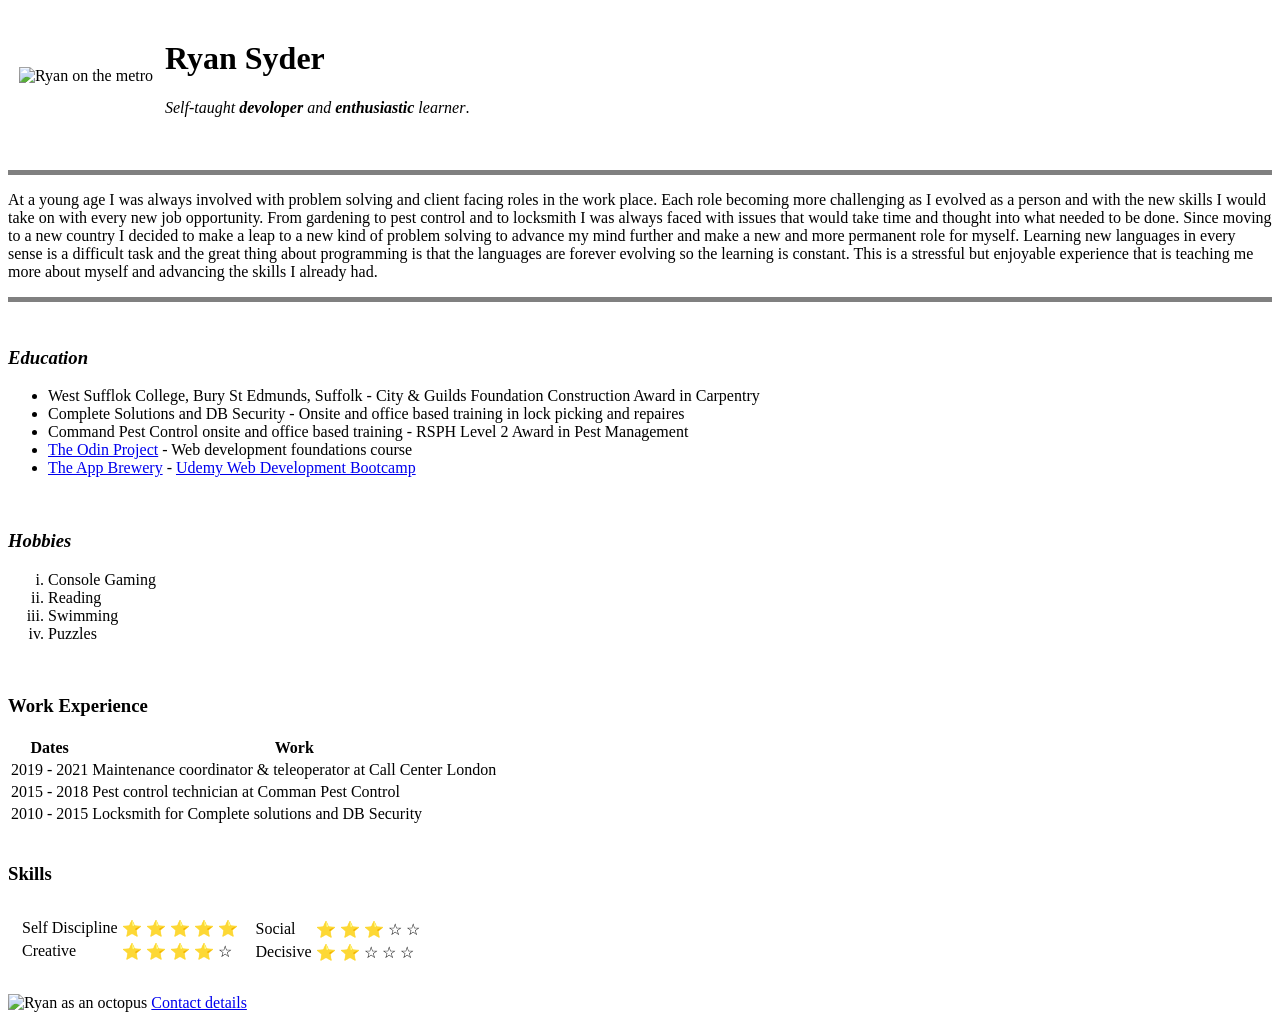
==== index.html @ b5afc333 "Added initial CV website files" ====
<!DOCTYPE html>

<html lang="en">

<head>
    <meta charset="UTF-8">
    <meta http-equiv="X-UA-Compatible" content="IE=edge">
    <meta name="viewport" content="width=device-width, initial-scale=1.0">
    <title>Ryan Syder</title>
    <link rel="stylesheet" href="style.css"/>
</head>

<body>

    <table cellspacing="10px">
        <tr>
            <td><img class="ryan" src="../web-site/img/Ryan-on-train.jpg" alt="Ryan on the metro"></td>
            <td>
                <h1>Ryan Syder</h1>
                <p><em>Self-taught <strong>devoloper</strong> and <strong>enthusiastic</strong> learner</em>.</p>
            </td>
        </tr>
    </table>

    <br>

    <hr size="5" noshade>
    
    <p>
        At a young age I was always involved with problem solving and client facing roles in the work place. Each 
        role becoming more challenging as I evolved as a person and with the new skills I would take on with every 
        new job opportunity. From gardening to pest control and to locksmith I was always faced with issues that 
        would take time and thought into what needed to be done. Since moving to a new country I decided to make a 
        leap to a new kind of problem solving to advance my mind further and make a new and more permanent role for 
        myself. Learning new languages in every sense is a difficult task and the great thing about programming is 
        that the languages are forever evolving so the learning is constant. This is a stressful but enjoyable 
        experience that is teaching me more about myself and advancing the skills I already had.
    </p>

    <hr size="5" noshade>

    <br>

    <h3><em>Education</em></h3>

    <ul>
        <li>West Sufflok College, Bury St Edmunds, Suffolk - City & Guilds Foundation Construction Award in Carpentry</li>
        <li>Complete Solutions and DB Security - Onsite and office based training in lock picking and repaires</li>
        <li>Command Pest Control onsite and office based training - RSPH Level 2 Award in Pest Management</li>
        <li>
            <a href="https://www.theodinproject.com/" target="_blank">The Odin Project</a> - Web development 
            foundations course
        </li>
        <li>
            <a href="https://www.appbrewery.co/" target="_blank">The App Brewery</a> - 
            <a href="https://www.udemy.com/" target="_blank">Udemy Web Development Bootcamp</a>
        </li>
    </ul>

    <br>

    <h3><em>Hobbies</em></h3>

    <ol type="i">
        <li>Console Gaming</li>
        <li>Reading</li>
        <li>Swimming</li>
        <li>Puzzles</li>
    </ol>

    <br>

    <h3>Work Experience</h3>

    <table>
        <tr>
            <th>Dates</th>
            <th>Work</th>
        </tr>
        <tr>
            <td>2019 - 2021</td>
            <td>Maintenance coordinator & teleoperator at Call Center London</td>
        </tr>
        <tr>
            <td>2015 - 2018</td>
            <td>Pest control technician at Comman Pest Control</td>
        </tr>
        <tr>
            <td>2010 - 2015</td>
            <td>Locksmith for Complete solutions and DB Security</td>
        </tr>
    </table>

    <br>

    <h3>Skills</h3>

    <table cellspacing="10px">
        <tr>
            <td>
                <table>
                    <tr>
                        <td>Self Discipline</td>
                        <td>&#11088; &#11088; &#11088; &#11088; &#11088;</td>
                    </tr>
                    <tr>
                        <td>Creative</td>
                        <td>&#11088; &#11088; &#11088; &#11088; &#9734;</td>
                    </tr>
                </table>
            </td>
            <td>
                <table>
                    <tr>
                        
                    </tr>
                    <tr>
                        <td>Social</td>
                        <td>&#11088; &#11088; &#11088; &#9734; &#9734;</td>
                    </tr>
                    <tr>
                        <td>Decisive</td>
                        <td>&#11088; &#11088; &#9734; &#9734; &#9734;</td>
                    </tr>
                </table>
            </td>
        </tr>
    </table>

    <br>

    <footer>
        <img class="octopus" src="../web-site/img/me.jpg" alt="Ryan as an octopus">
        <a href="contact.html">Contact details</a>
    </footer>

</body>

</html>
---- style.css ----
.ryan {
    width: 100px;
    height: auto;
}

.octopus {
    width: 50px;
    height: auto;
}
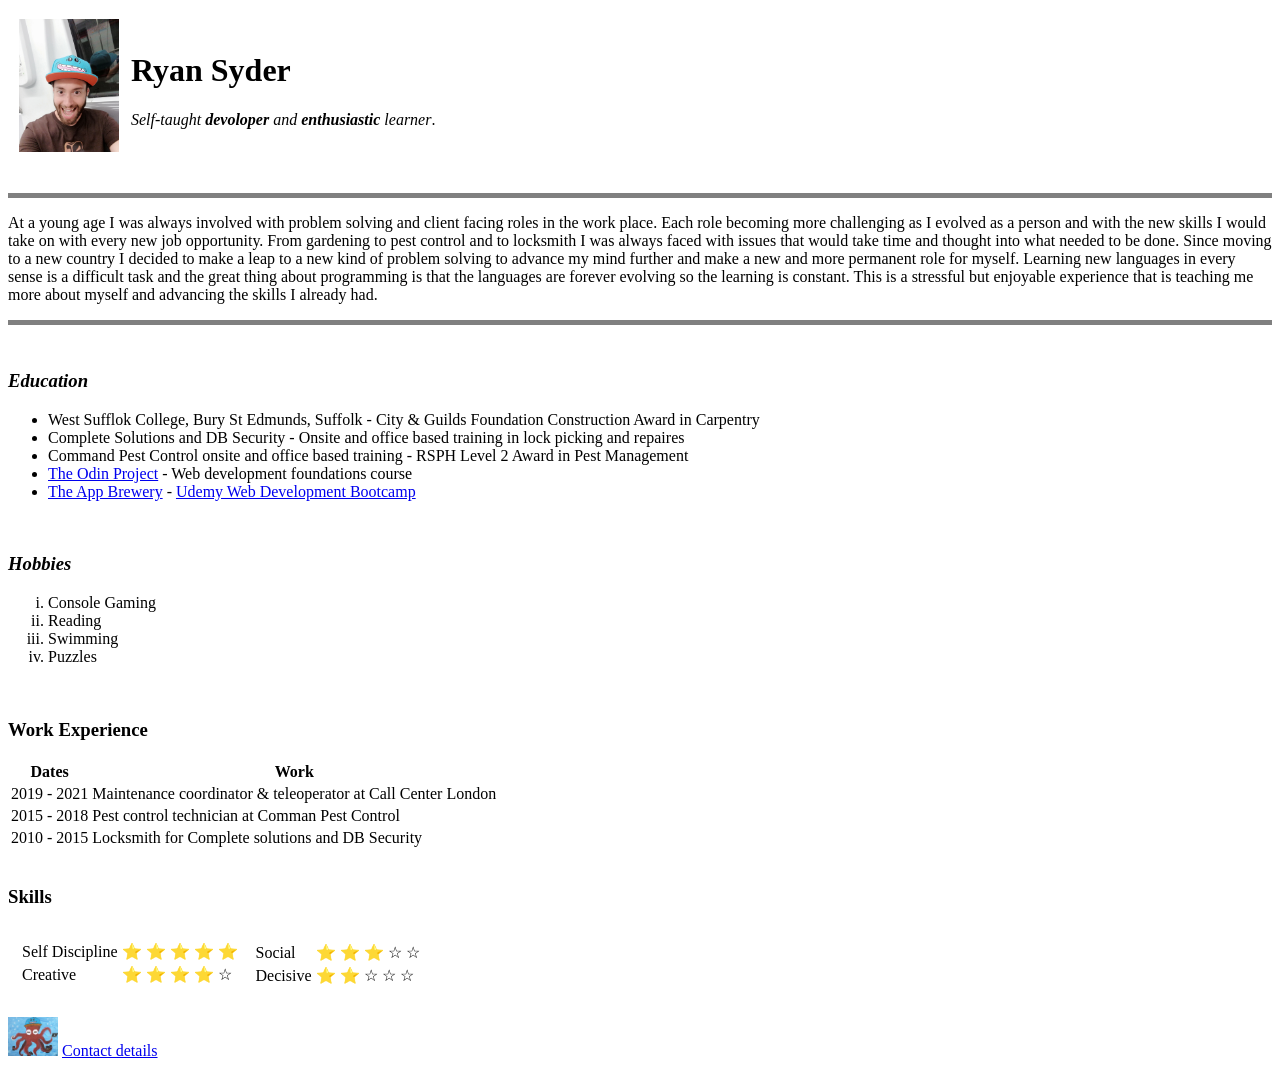
==== commit 75c4f75b: "Adjusted html to show images" ====
--- a/index.html
+++ b/index.html
@@ -14,7 +14,7 @@
 
     <table cellspacing="10px">
         <tr>
-            <td><img class="ryan" src="../web-site/img/Ryan-on-train.jpg" alt="Ryan on the metro"></td>
+            <td><img class="ryan" src="img/Ryan-on-train.jpg" alt="Ryan on the metro"></td>
             <td>
                 <h1>Ryan Syder</h1>
                 <p><em>Self-taught <strong>devoloper</strong> and <strong>enthusiastic</strong> learner</em>.</p>
@@ -130,10 +130,10 @@
     <br>
 
     <footer>
-        <img class="octopus" src="../web-site/img/me.jpg" alt="Ryan as an octopus">
+        <img class="octopus" src="img/me.jpg" alt="Ryan as an octopus">
         <a href="contact.html">Contact details</a>
     </footer>
 
 </body>
 
-</html>+</html>
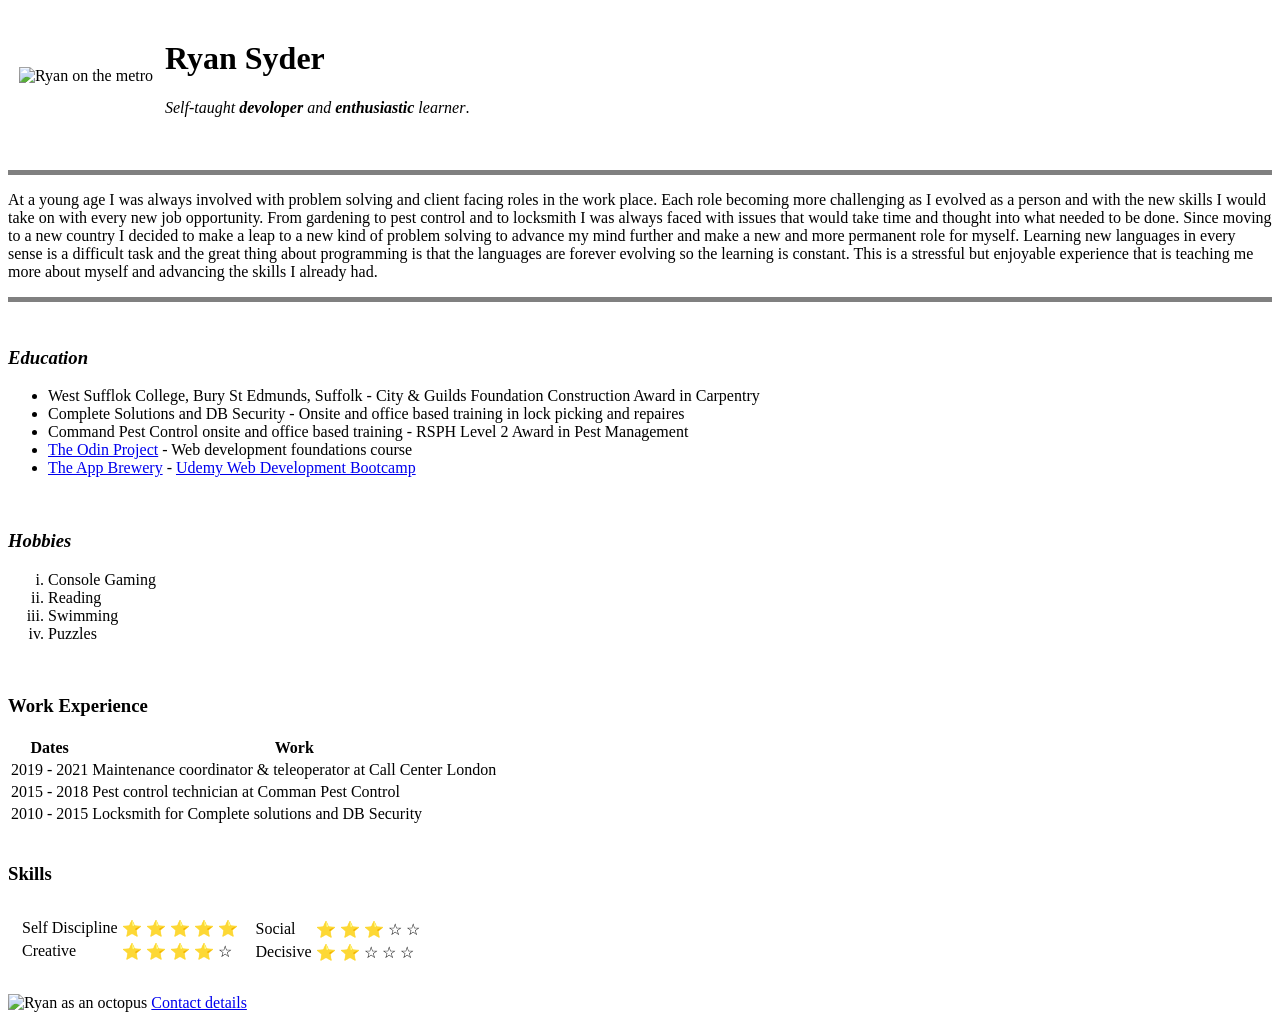
==== commit 7502c674: "Updated imgs on html" ====
--- a/index.html
+++ b/index.html
@@ -14,7 +14,7 @@
 
     <table cellspacing="10px">
         <tr>
-            <td><img class="ryan" src="img/Ryan-on-train.jpg" alt="Ryan on the metro"></td>
+            <td><img class="ryan" src="../cv/img/Ryan-on-train.jpg" alt="Ryan on the metro"></td>
             <td>
                 <h1>Ryan Syder</h1>
                 <p><em>Self-taught <strong>devoloper</strong> and <strong>enthusiastic</strong> learner</em>.</p>
@@ -130,7 +130,7 @@
     <br>
 
     <footer>
-        <img class="octopus" src="img/me.jpg" alt="Ryan as an octopus">
+        <img class="octopus" src="../cv/img/me.jpg" alt="Ryan as an octopus">
         <a href="contact.html">Contact details</a>
     </footer>
 
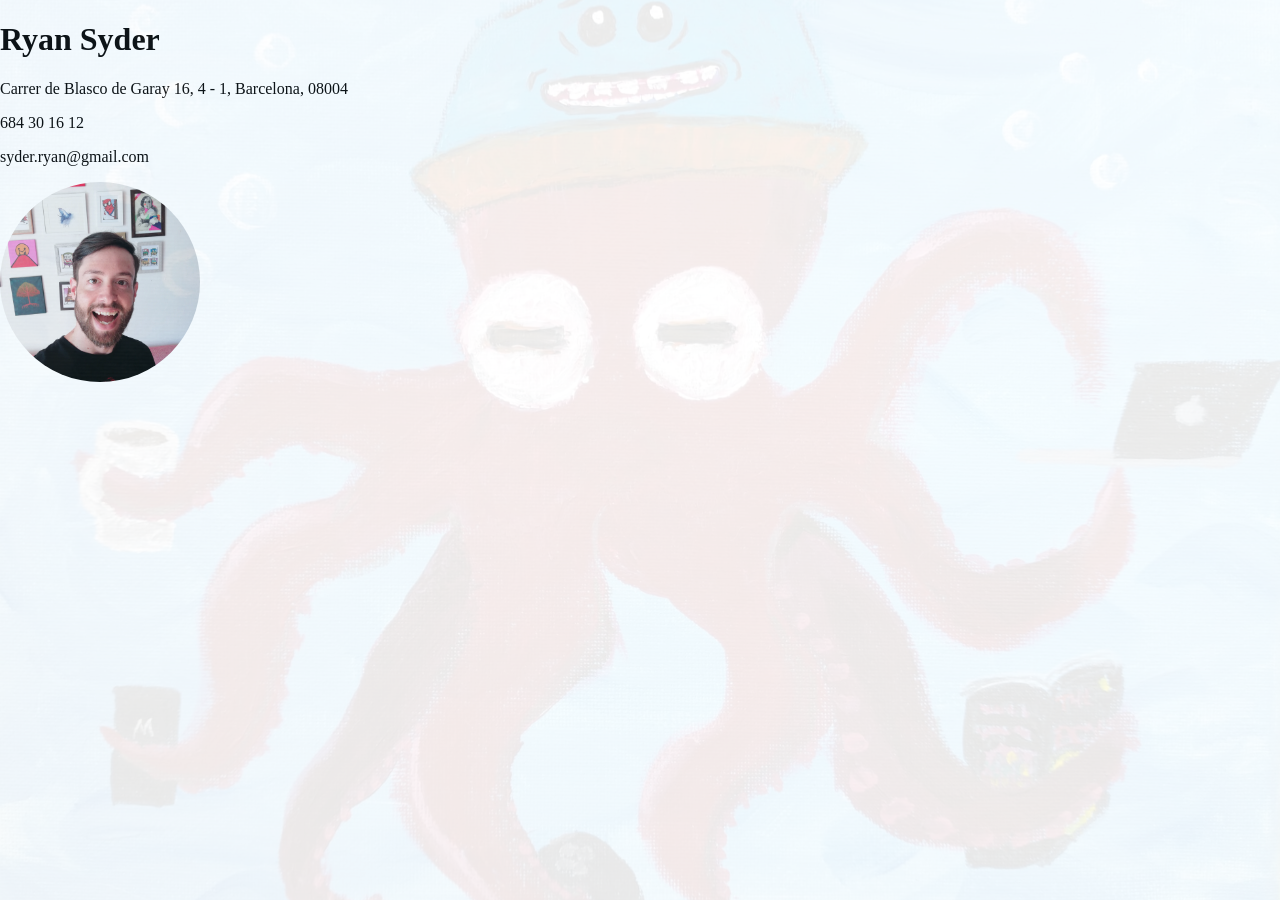
==== commit 0b96f1c0: "html & css started with imgs" ====
--- a/index.html
+++ b/index.html
@@ -1,139 +1,34 @@
 <!DOCTYPE html>
+<html>
+    <head>
+        <meta charset="utf-8" />
+        <meta
+            http-equiv="X-UA-Compatible"
+            content="IE=edge"
+        />
+        <title>Ryan's resume</title>
+        <meta
+            name="description"
+            content=""
+        />
+        <meta
+            name="viewport"
+            content="width=device-width, initial-scale=1"
+        />
+        <link
+            rel="stylesheet"
+            href="style.css"
+        />
+    </head>
+    <body>
+        <div id="background"></div>
 
-<html lang="en">
-
-<head>
-    <meta charset="UTF-8">
-    <meta http-equiv="X-UA-Compatible" content="IE=edge">
-    <meta name="viewport" content="width=device-width, initial-scale=1.0">
-    <title>Ryan Syder</title>
-    <link rel="stylesheet" href="style.css"/>
-</head>
-
-<body>
-
-    <table cellspacing="10px">
-        <tr>
-            <td><img class="ryan" src="../cv/img/Ryan-on-train.jpg" alt="Ryan on the metro"></td>
-            <td>
-                <h1>Ryan Syder</h1>
-                <p><em>Self-taught <strong>devoloper</strong> and <strong>enthusiastic</strong> learner</em>.</p>
-            </td>
-        </tr>
-    </table>
-
-    <br>
-
-    <hr size="5" noshade>
-    
-    <p>
-        At a young age I was always involved with problem solving and client facing roles in the work place. Each 
-        role becoming more challenging as I evolved as a person and with the new skills I would take on with every 
-        new job opportunity. From gardening to pest control and to locksmith I was always faced with issues that 
-        would take time and thought into what needed to be done. Since moving to a new country I decided to make a 
-        leap to a new kind of problem solving to advance my mind further and make a new and more permanent role for 
-        myself. Learning new languages in every sense is a difficult task and the great thing about programming is 
-        that the languages are forever evolving so the learning is constant. This is a stressful but enjoyable 
-        experience that is teaching me more about myself and advancing the skills I already had.
-    </p>
-
-    <hr size="5" noshade>
-
-    <br>
-
-    <h3><em>Education</em></h3>
-
-    <ul>
-        <li>West Sufflok College, Bury St Edmunds, Suffolk - City & Guilds Foundation Construction Award in Carpentry</li>
-        <li>Complete Solutions and DB Security - Onsite and office based training in lock picking and repaires</li>
-        <li>Command Pest Control onsite and office based training - RSPH Level 2 Award in Pest Management</li>
-        <li>
-            <a href="https://www.theodinproject.com/" target="_blank">The Odin Project</a> - Web development 
-            foundations course
-        </li>
-        <li>
-            <a href="https://www.appbrewery.co/" target="_blank">The App Brewery</a> - 
-            <a href="https://www.udemy.com/" target="_blank">Udemy Web Development Bootcamp</a>
-        </li>
-    </ul>
-
-    <br>
-
-    <h3><em>Hobbies</em></h3>
-
-    <ol type="i">
-        <li>Console Gaming</li>
-        <li>Reading</li>
-        <li>Swimming</li>
-        <li>Puzzles</li>
-    </ol>
-
-    <br>
-
-    <h3>Work Experience</h3>
-
-    <table>
-        <tr>
-            <th>Dates</th>
-            <th>Work</th>
-        </tr>
-        <tr>
-            <td>2019 - 2021</td>
-            <td>Maintenance coordinator & teleoperator at Call Center London</td>
-        </tr>
-        <tr>
-            <td>2015 - 2018</td>
-            <td>Pest control technician at Comman Pest Control</td>
-        </tr>
-        <tr>
-            <td>2010 - 2015</td>
-            <td>Locksmith for Complete solutions and DB Security</td>
-        </tr>
-    </table>
-
-    <br>
-
-    <h3>Skills</h3>
-
-    <table cellspacing="10px">
-        <tr>
-            <td>
-                <table>
-                    <tr>
-                        <td>Self Discipline</td>
-                        <td>&#11088; &#11088; &#11088; &#11088; &#11088;</td>
-                    </tr>
-                    <tr>
-                        <td>Creative</td>
-                        <td>&#11088; &#11088; &#11088; &#11088; &#9734;</td>
-                    </tr>
-                </table>
-            </td>
-            <td>
-                <table>
-                    <tr>
-                        
-                    </tr>
-                    <tr>
-                        <td>Social</td>
-                        <td>&#11088; &#11088; &#11088; &#9734; &#9734;</td>
-                    </tr>
-                    <tr>
-                        <td>Decisive</td>
-                        <td>&#11088; &#11088; &#9734; &#9734; &#9734;</td>
-                    </tr>
-                </table>
-            </td>
-        </tr>
-    </table>
-
-    <br>
-
-    <footer>
-        <img class="octopus" src="../cv/img/me.jpg" alt="Ryan as an octopus">
-        <a href="contact.html">Contact details</a>
-    </footer>
-
-</body>
-
+        <div class="details">
+            <h1>Ryan Syder</h1>
+            <p>Carrer de Blasco de Garay 16, 4 - 1, Barcelona, 08004</p>
+            <p>684 30 16 12</p>
+            <p>syder.ryan@gmail.com</p>
+            <div class="img"></div>
+        </div>
+    </body>
 </html>
--- a/style.css
+++ b/style.css
@@ -1,10 +1,25 @@
-.ryan {
-    width: 100px;
-    height: auto;
+body {
+    margin: 0;
 }
 
-.octopus {
-    width: 50px;
-    height: auto;
+#background {
+    background-image: url(img/me.jpg);
+    background-position: center;
+    background-repeat: no-repeat;
+    background-size: cover;
+    opacity: 0.1;
+    height: 100vh;
+    width: 100vw;
+    position: absolute;
+    top: 0;
 }
 
+.img {
+    background-image: url(img/selfie.jpg);
+    background-position: center;
+    background-repeat: no-repeat;
+    background-size: cover;
+    border-radius: 100%;
+    height: 200px;
+    width: 200px;
+}
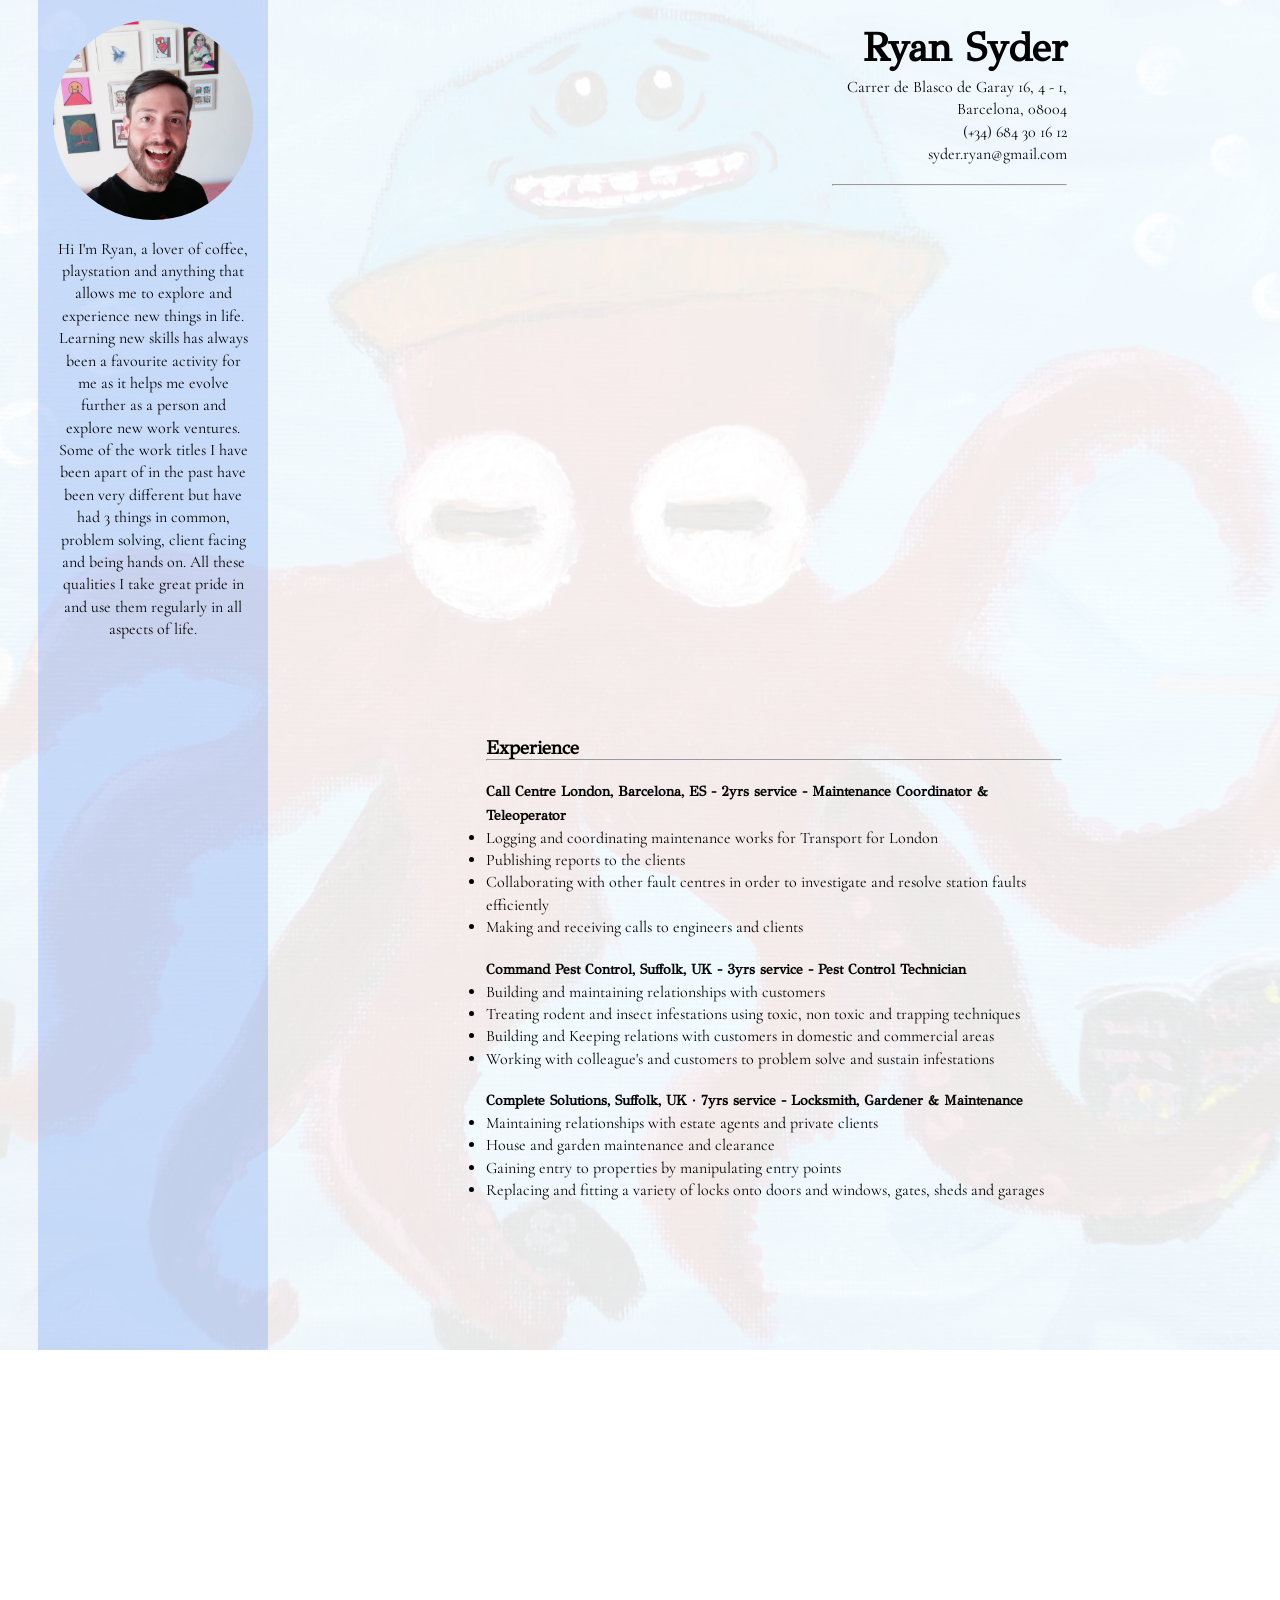
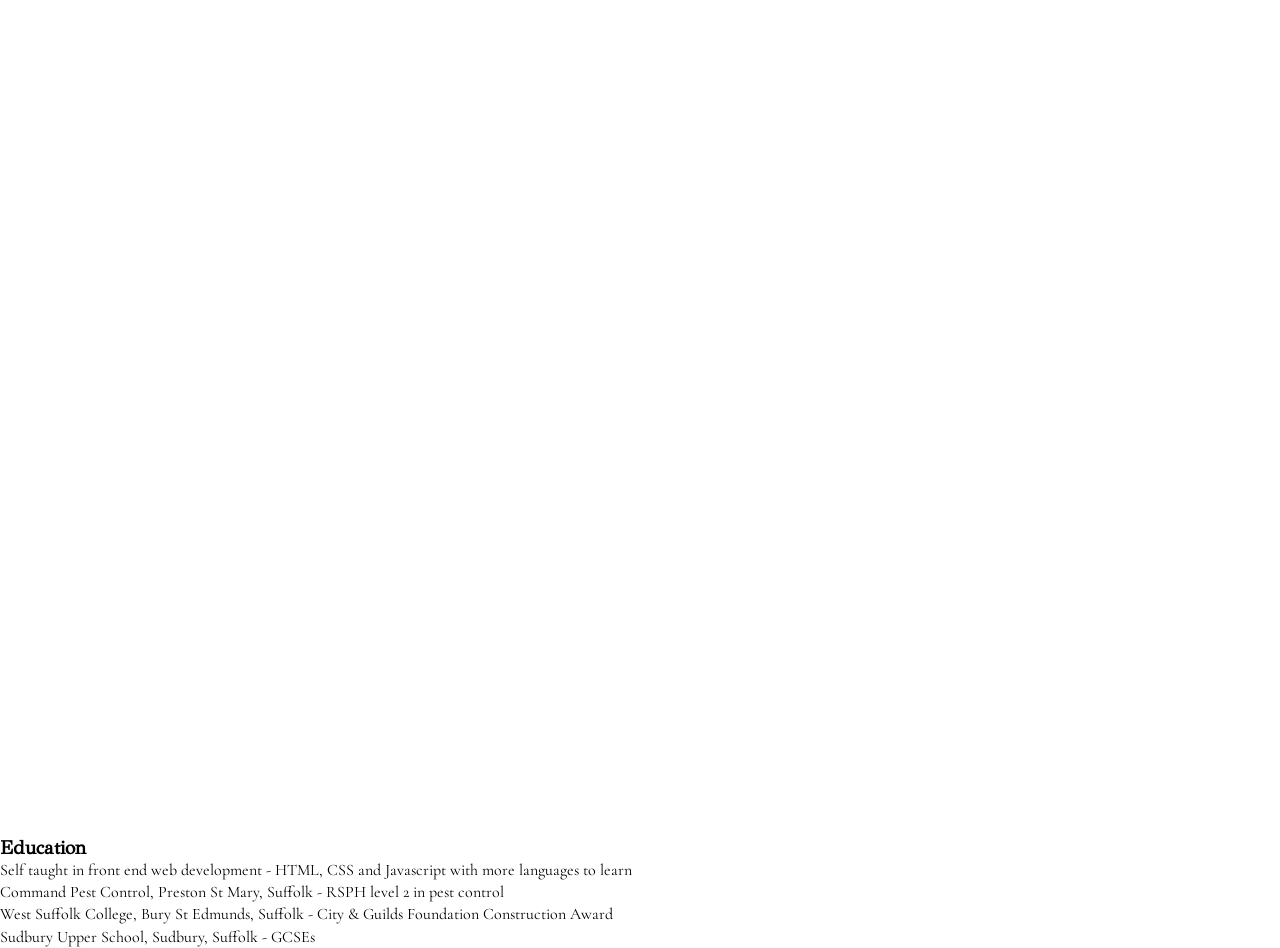
==== commit 324474ef: "content added + layout started" ====
--- a/index.html
+++ b/index.html
@@ -19,16 +19,112 @@
             rel="stylesheet"
             href="style.css"
         />
+        <link
+            rel="preconnect"
+            href="https://fonts.googleapis.com"
+        />
+        <link
+            rel="preconnect"
+            href="https://fonts.gstatic.com"
+            crossorigin
+        />
+        <link
+            href="https://fonts.googleapis.com/css2?family=Cormorant+Garamond&family=GFS+Didot&display=swap"
+            rel="stylesheet"
+        />
     </head>
     <body>
         <div id="background"></div>
 
-        <div class="details">
+        <div id="details">
             <h1>Ryan Syder</h1>
             <p>Carrer de Blasco de Garay 16, 4 - 1, Barcelona, 08004</p>
-            <p>684 30 16 12</p>
+            <p>(+34) 684 30 16 12</p>
             <p>syder.ryan@gmail.com</p>
+            <br />
+            <hr />
+        </div>
+
+        <div id="about">
             <div class="img"></div>
+            <br />
+            <p class="profile">
+                Hi I'm Ryan, a lover of coffee, playstation and anything that allows me to explore
+                and experience new things in life. Learning new skills has always been a favourite
+                activity for me as it helps me evolve further as a person and explore new work
+                ventures. Some of the work titles I have been apart of in the past have been very
+                different but have had 3 things in common, problem solving, client facing and being
+                hands on. All these qualities I take great pride in and use them regularly in all
+                aspects of life.
+            </p>
+        </div>
+
+        <div id="job-list">
+            <h3 class="experience">Experience</h3>
+            <hr />
+            <br />
+
+            <h5 class="work">
+                Call Centre London, Barcelona, ES - 2yrs service - Maintenance Coordinator &
+                Teleoperator
+            </h5>
+            <ul>
+                <li>Logging and coordinating maintenance works for Transport for London</li>
+                <li>Publishing reports to the clients</li>
+                <li>
+                    Collaborating with other fault centres in order to investigate and resolve
+                    station faults efficiently
+                </li>
+                <li>Making and receiving calls to engineers and clients</li>
+            </ul>
+            <br />
+            <h5 class="work">
+                Command Pest Control, Suffolk, UK - 3yrs service - Pest Control Technician
+            </h5>
+            <ul>
+                <li>Building and maintaining relationships with customers</li>
+                <li>
+                    Treating rodent and insect infestations using toxic, non toxic and trapping
+                    techniques
+                </li>
+                <li>
+                    Building and Keeping relations with customers in domestic and commercial areas
+                </li>
+                <li>
+                    Working with colleague's and customers to problem solve and sustain infestations
+                </li>
+            </ul>
+            <br />
+            <h5 class="work">
+                Complete Solutions, Suffolk, UK · 7yrs service - Locksmith, Gardener & Maintenance
+            </h5>
+            <ul>
+                <li>Maintaining relationships with estate agents and private clients</li>
+                <li>House and garden maintenance and clearance</li>
+                <li>Gaining entry to properties by manipulating entry points</li>
+                <li>
+                    Replacing and fitting a variety of locks onto doors and windows, gates, sheds
+                    and garages
+                </li>
+            </ul>
+        </div>
+
+        <div id="education-list">
+            <h3 class="education">Education</h3>
+            <ul>
+                <li>
+                    Self taught in front end web development - HTML, CSS and Javascript with more
+                    languages to learn
+                </li>
+                <li>
+                    Command Pest Control, Preston St Mary, Suffolk - RSPH level 2 in pest control
+                </li>
+                <li>
+                    West Suffolk College, Bury St Edmunds, Suffolk - City & Guilds Foundation
+                    Construction Award
+                </li>
+                <li>Sudbury Upper School, Sudbury, Suffolk - GCSEs</li>
+            </ul>
         </div>
     </body>
 </html>
--- a/style.css
+++ b/style.css
@@ -1,5 +1,30 @@
-body {
+* {
+    padding: 0;
     margin: 0;
+    box-sizing: border-box;
+    -webkit-print-color-adjust: exact;
+}
+
+h1 {
+    font-size: 2.5rem;
+    line-height: 3.5rem;
+}
+
+h5 {
+    font-size: 0.9rem;
+    line-height: 1.5rem;
+}
+
+h1,
+h3,
+h5 {
+    font-family: 'GFS Didot', serif;
+}
+
+p,
+li {
+    font-family: 'Cormorant Garamond', serif;
+    line-height: 1.4rem;
 }
 
 #background {
@@ -8,10 +33,36 @@
     background-repeat: no-repeat;
     background-size: cover;
     opacity: 0.1;
-    height: 100vh;
+    height: 150vh;
     width: 100vw;
     position: absolute;
     top: 0;
+}
+
+#details {
+    position: relative;
+    text-align: end;
+    top: 20px;
+    left: 65%;
+    width: 235px;
+}
+
+#about {
+    background-color: rgba(100, 149, 237, 0.3);
+    position: relative;
+    left: 3%;
+    height: 150vh;
+    width: 230px;
+    text-align: center;
+    top: -186px;
+}
+
+#job-list {
+    position: relative;
+    left: 38%;
+    bottom: 800px;
+    height: 100vh;
+    width: 45vw;
 }
 
 .img {
@@ -20,6 +71,13 @@
     background-repeat: no-repeat;
     background-size: cover;
     border-radius: 100%;
+    margin: 20px 15px;
     height: 200px;
+    position: relative;
+    top: 20px;
     width: 200px;
 }
+
+.profile {
+    padding: 0 20px;
+}
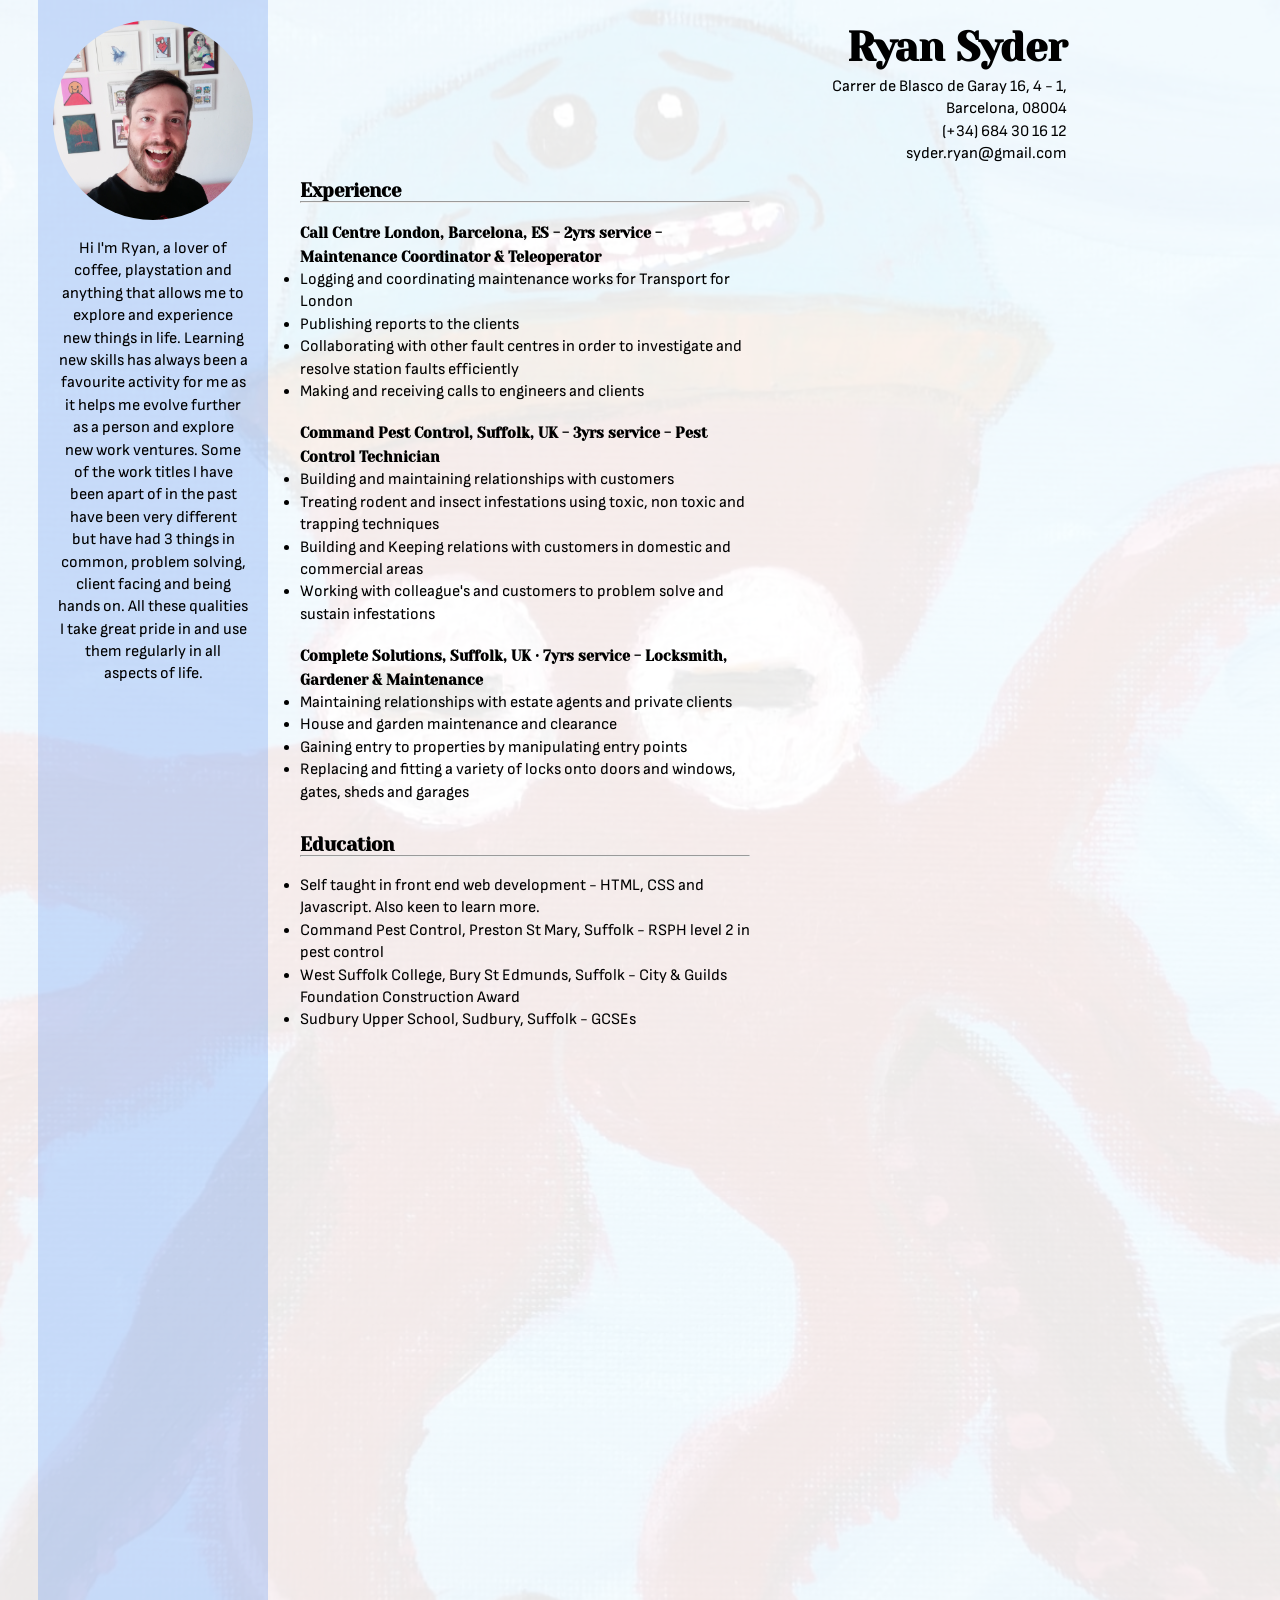
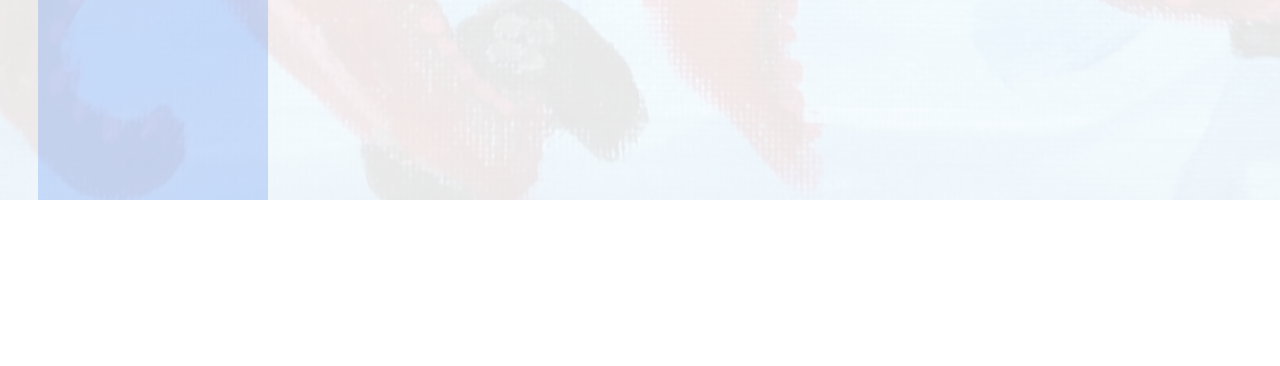
==== commit 1b3fed15: "print layout done. adjustments required" ====
--- a/index.html
+++ b/index.html
@@ -29,7 +29,7 @@
             crossorigin
         />
         <link
-            href="https://fonts.googleapis.com/css2?family=Cormorant+Garamond&family=GFS+Didot&display=swap"
+            href="https://fonts.googleapis.com/css2?family=Sofia+Sans&family=Yeseva+One&display=swap"
             rel="stylesheet"
         />
     </head>
@@ -41,8 +41,6 @@
             <p>Carrer de Blasco de Garay 16, 4 - 1, Barcelona, 08004</p>
             <p>(+34) 684 30 16 12</p>
             <p>syder.ryan@gmail.com</p>
-            <br />
-            <hr />
         </div>
 
         <div id="about">
@@ -59,72 +57,80 @@
             </p>
         </div>
 
-        <div id="job-list">
-            <h3 class="experience">Experience</h3>
-            <hr />
-            <br />
+        <main>
+            <div id="job-list">
+                <h3 class="experience">Experience</h3>
+                <hr />
+                <br />
 
-            <h5 class="work">
-                Call Centre London, Barcelona, ES - 2yrs service - Maintenance Coordinator &
-                Teleoperator
-            </h5>
-            <ul>
-                <li>Logging and coordinating maintenance works for Transport for London</li>
-                <li>Publishing reports to the clients</li>
-                <li>
-                    Collaborating with other fault centres in order to investigate and resolve
-                    station faults efficiently
-                </li>
-                <li>Making and receiving calls to engineers and clients</li>
-            </ul>
-            <br />
-            <h5 class="work">
-                Command Pest Control, Suffolk, UK - 3yrs service - Pest Control Technician
-            </h5>
-            <ul>
-                <li>Building and maintaining relationships with customers</li>
-                <li>
-                    Treating rodent and insect infestations using toxic, non toxic and trapping
-                    techniques
-                </li>
-                <li>
-                    Building and Keeping relations with customers in domestic and commercial areas
-                </li>
-                <li>
-                    Working with colleague's and customers to problem solve and sustain infestations
-                </li>
-            </ul>
-            <br />
-            <h5 class="work">
-                Complete Solutions, Suffolk, UK · 7yrs service - Locksmith, Gardener & Maintenance
-            </h5>
-            <ul>
-                <li>Maintaining relationships with estate agents and private clients</li>
-                <li>House and garden maintenance and clearance</li>
-                <li>Gaining entry to properties by manipulating entry points</li>
-                <li>
-                    Replacing and fitting a variety of locks onto doors and windows, gates, sheds
-                    and garages
-                </li>
-            </ul>
-        </div>
+                <h5 class="work">
+                    Call Centre London, Barcelona, ES - 2yrs service - Maintenance Coordinator &
+                    Teleoperator
+                </h5>
+                <ul>
+                    <li>Logging and coordinating maintenance works for Transport for London</li>
+                    <li>Publishing reports to the clients</li>
+                    <li>
+                        Collaborating with other fault centres in order to investigate and resolve
+                        station faults efficiently
+                    </li>
+                    <li>Making and receiving calls to engineers and clients</li>
+                </ul>
+                <br />
+                <h5 class="work">
+                    Command Pest Control, Suffolk, UK - 3yrs service - Pest Control Technician
+                </h5>
+                <ul>
+                    <li>Building and maintaining relationships with customers</li>
+                    <li>
+                        Treating rodent and insect infestations using toxic, non toxic and trapping
+                        techniques
+                    </li>
+                    <li>
+                        Building and Keeping relations with customers in domestic and commercial
+                        areas
+                    </li>
+                    <li>
+                        Working with colleague's and customers to problem solve and sustain
+                        infestations
+                    </li>
+                </ul>
+                <br />
+                <h5 class="work">
+                    Complete Solutions, Suffolk, UK · 7yrs service - Locksmith, Gardener &
+                    Maintenance
+                </h5>
+                <ul>
+                    <li>Maintaining relationships with estate agents and private clients</li>
+                    <li>House and garden maintenance and clearance</li>
+                    <li>Gaining entry to properties by manipulating entry points</li>
+                    <li>
+                        Replacing and fitting a variety of locks onto doors and windows, gates,
+                        sheds and garages
+                    </li>
+                </ul>
+            </div>
 
-        <div id="education-list">
-            <h3 class="education">Education</h3>
-            <ul>
-                <li>
-                    Self taught in front end web development - HTML, CSS and Javascript with more
-                    languages to learn
-                </li>
-                <li>
-                    Command Pest Control, Preston St Mary, Suffolk - RSPH level 2 in pest control
-                </li>
-                <li>
-                    West Suffolk College, Bury St Edmunds, Suffolk - City & Guilds Foundation
-                    Construction Award
-                </li>
-                <li>Sudbury Upper School, Sudbury, Suffolk - GCSEs</li>
-            </ul>
-        </div>
+            <div id="education-list">
+                <h3 class="education">Education</h3>
+                <hr />
+                <br />
+                <ul>
+                    <li>
+                        Self taught in front end web development - HTML, CSS and Javascript. Also
+                        keen to learn more.
+                    </li>
+                    <li>
+                        Command Pest Control, Preston St Mary, Suffolk - RSPH level 2 in pest
+                        control
+                    </li>
+                    <li>
+                        West Suffolk College, Bury St Edmunds, Suffolk - City & Guilds Foundation
+                        Construction Award
+                    </li>
+                    <li>Sudbury Upper School, Sudbury, Suffolk - GCSEs</li>
+                </ul>
+            </div>
+        </main>
     </body>
 </html>
--- a/style.css
+++ b/style.css
@@ -2,7 +2,19 @@
     padding: 0;
     margin: 0;
     box-sizing: border-box;
+    print-color-adjust: exact;
     -webkit-print-color-adjust: exact;
+}
+
+main {
+    position: absolute;
+    top: 180px;
+    width: 450px;
+    left: 300px;
+}
+
+hr {
+    width: auto;
 }
 
 h1 {
@@ -18,12 +30,12 @@
 h1,
 h3,
 h5 {
-    font-family: 'GFS Didot', serif;
+    font-family: 'Yeseva One', cursive;
 }
 
 p,
 li {
-    font-family: 'Cormorant Garamond', serif;
+    font-family: 'Sofia Sans', sans-serif;
     line-height: 1.4rem;
 }
 
@@ -33,7 +45,7 @@
     background-repeat: no-repeat;
     background-size: cover;
     opacity: 0.1;
-    height: 150vh;
+    height: 200vh;
     width: 100vw;
     position: absolute;
     top: 0;
@@ -51,18 +63,20 @@
     background-color: rgba(100, 149, 237, 0.3);
     position: relative;
     left: 3%;
-    height: 150vh;
+    height: 200vh;
+    margin: 0;
     width: 230px;
     text-align: center;
-    top: -186px;
+    top: -165.5px;
 }
 
 #job-list {
     position: relative;
-    left: 38%;
-    bottom: 800px;
-    height: 100vh;
-    width: 45vw;
+}
+
+#education-list {
+    position: relative;
+    top: 30px;
 }
 
 .img {
